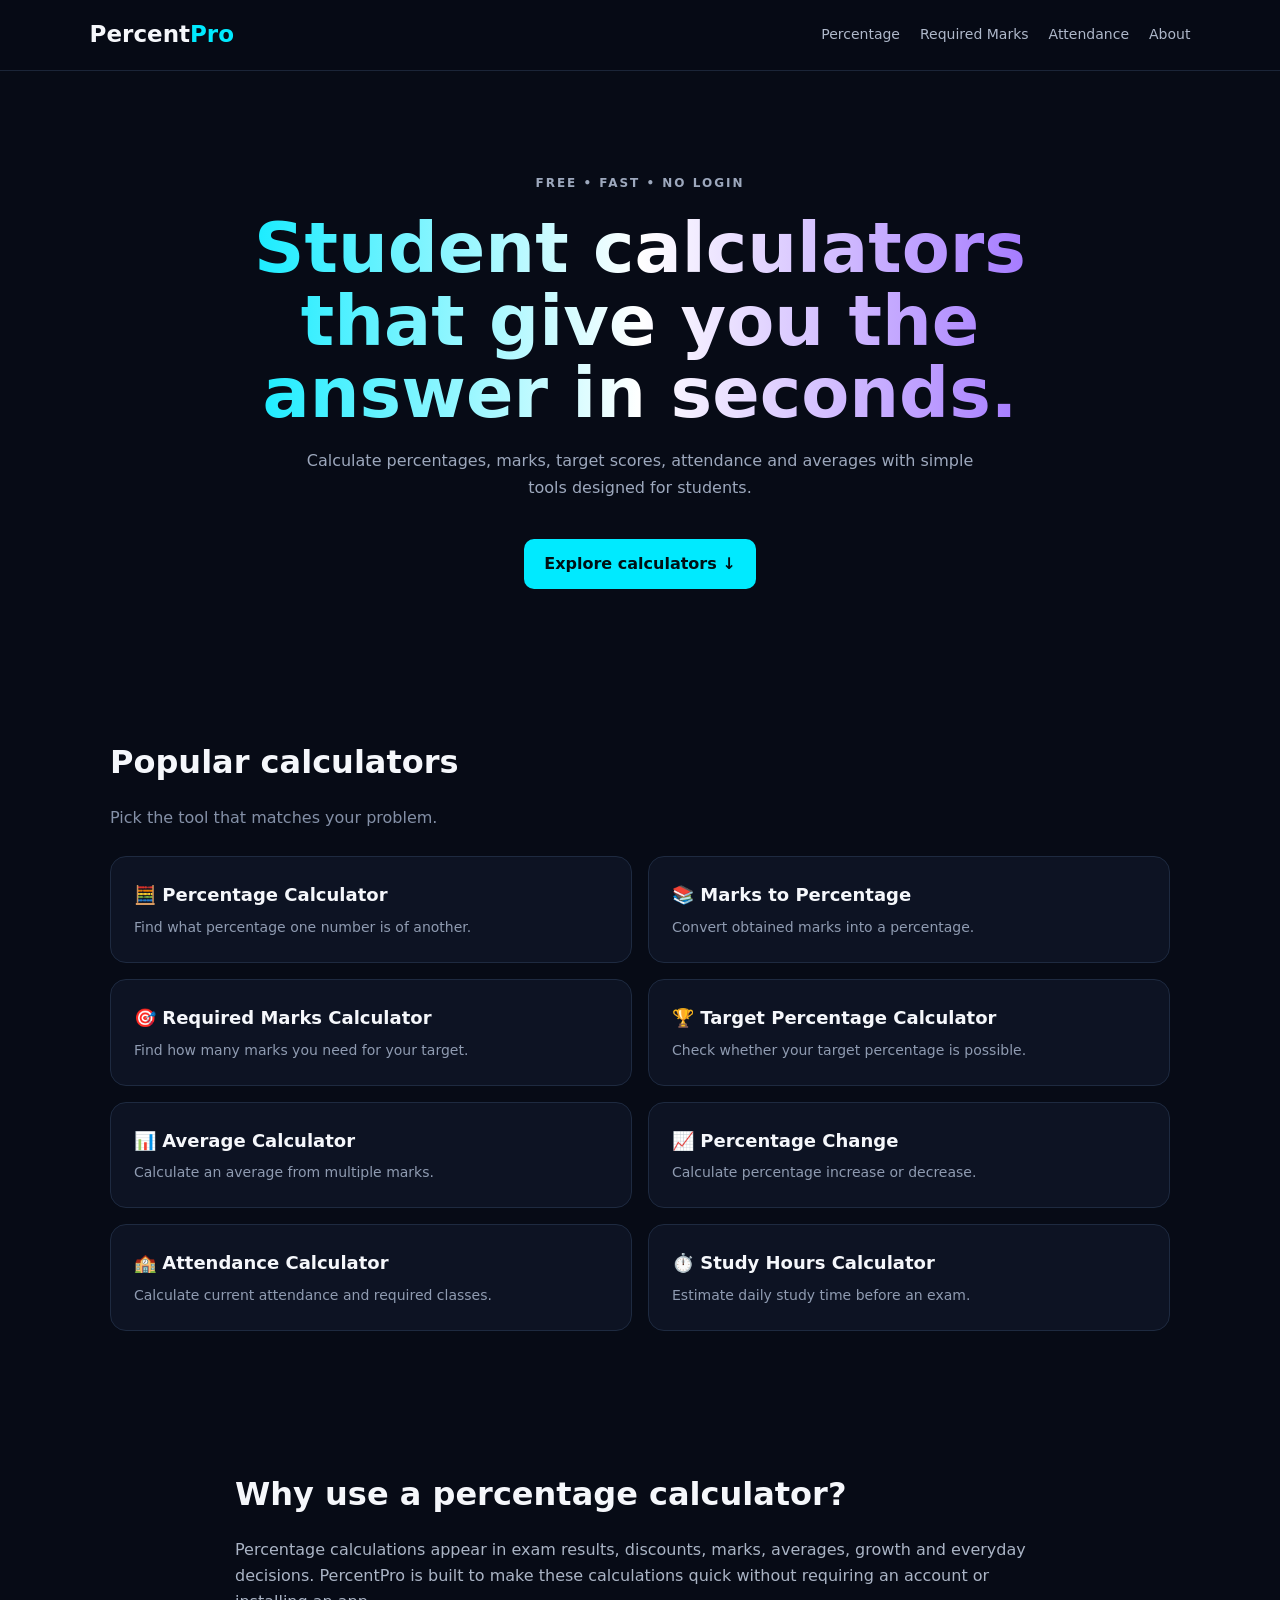
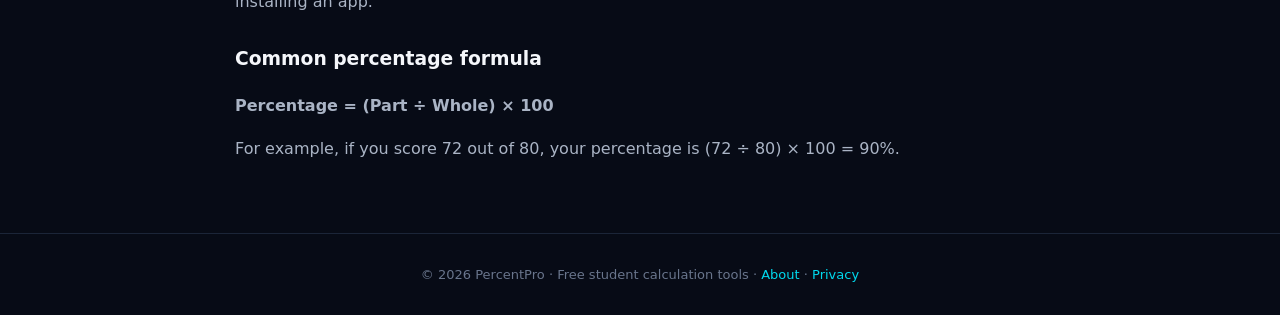
==== index.html @ 9ae5d4e1 "Add files via upload" ====
<!doctype html>
<html lang="en">
<head>
<meta charset="utf-8"><meta name="viewport" content="width=device-width,initial-scale=1">
<title>PercentPro — Free Percentage & Student Calculators</title>
<meta name="description" content="Free percentage, marks, target score, average, attendance and exam calculators for students. Fast, simple and mobile friendly.">
<link rel="canonical" href="https://example.com/">
<link rel="stylesheet" href="style.css">
<script type="application/ld+json">
{"@context":"https://schema.org","@type":"WebSite","name":"PercentPro","url":"https://example.com/","description":"Free student calculators"}
</script>
</head>
<body>
<header class="top"><a class="brand" href="index.html">Percent<span>Pro</span></a><nav><a href="percentage-calculator.html">Percentage</a><a href="required-marks.html">Required Marks</a><a href="attendance-calculator.html">Attendance</a><a href="about.html">About</a></nav></header>
<main>
<section class="hero"><p class="eyebrow">FREE • FAST • NO LOGIN</p><h1>Student calculators that give you the answer in seconds.</h1><p>Calculate percentages, marks, target scores, attendance and averages with simple tools designed for students.</p><a class="btn" href="#tools">Explore calculators ↓</a></section>
<section id="tools" class="section"><h2>Popular calculators</h2><p class="muted">Pick the tool that matches your problem.</p>
<div class="grid">
<a class="card" href="percentage-calculator.html"><b>🧮 Percentage Calculator</b><span>Find what percentage one number is of another.</span></a>
<a class="card" href="marks-percentage.html"><b>📚 Marks to Percentage</b><span>Convert obtained marks into a percentage.</span></a>
<a class="card" href="required-marks.html"><b>🎯 Required Marks Calculator</b><span>Find how many marks you need for your target.</span></a>
<a class="card" href="target-percentage.html"><b>🏆 Target Percentage Calculator</b><span>Check whether your target percentage is possible.</span></a>
<a class="card" href="average-calculator.html"><b>📊 Average Calculator</b><span>Calculate an average from multiple marks.</span></a>
<a class="card" href="percentage-change.html"><b>📈 Percentage Change</b><span>Calculate percentage increase or decrease.</span></a>
<a class="card" href="attendance-calculator.html"><b>🏫 Attendance Calculator</b><span>Calculate current attendance and required classes.</span></a>
<a class="card" href="study-hours.html"><b>⏱️ Study Hours Calculator</b><span>Estimate daily study time before an exam.</span></a>
</div></section>
<section class="section article"><h2>Why use a percentage calculator?</h2><p>Percentage calculations appear in exam results, discounts, marks, averages, growth and everyday decisions. PercentPro is built to make these calculations quick without requiring an account or installing an app.</p><h3>Common percentage formula</h3><p><strong>Percentage = (Part ÷ Whole) × 100</strong></p><p>For example, if you score 72 out of 80, your percentage is (72 ÷ 80) × 100 = 90%.</p></section>
</main>
<footer>© 2026 PercentPro · Free student calculation tools · <a href="about.html">About</a> · <a href="privacy.html">Privacy</a></footer>
</body></html>
---- style.css ----
*{box-sizing:border-box}body{margin:0;background:#070b16;color:#f5f7fb;font:16px/1.65 system-ui,-apple-system,Segoe UI,Arial,sans-serif}a{color:inherit}.top{position:sticky;top:0;z-index:5;display:flex;justify-content:space-between;align-items:center;padding:16px 7%;background:rgba(7,11,22,.9);backdrop-filter:blur(14px);border-bottom:1px solid #1b2538}.brand{text-decoration:none;font-weight:900;font-size:23px}.brand span{color:#00eaff}.top nav{display:flex;gap:20px}.top nav a{text-decoration:none;color:#aeb8ca;font-size:14px}.top nav a:hover{color:#00eaff}.hero{max-width:900px;margin:auto;text-align:center;padding:85px 20px 65px}.eyebrow{color:#00eaff;font-size:12px;letter-spacing:2px;font-weight:800}.hero h1{font-size:clamp(38px,7vw,70px);line-height:1.04;margin:15px 0;background:linear-gradient(90deg,#00eaff,#fff,#9b6cff);-webkit-background-clip:text;color:transparent}.hero p{color:#9da8bd;max-width:680px;margin:18px auto}.btn{display:inline-block;margin-top:20px;padding:12px 20px;border-radius:10px;background:#00eaff;color:#001014;text-decoration:none;font-weight:800}.section{max-width:1100px;margin:auto;padding:55px 20px}.section h2{font-size:32px;margin-bottom:4px}.muted{color:#8490a7}.grid{display:grid;grid-template-columns:repeat(2,1fr);gap:16px;margin-top:25px}.card{display:block;text-decoration:none;padding:23px;border:1px solid #1e2a40;background:#0d1323;border-radius:16px;transition:.2s}.card:hover{transform:translateY(-3px);border-color:#00a9bd}.card b{display:block;font-size:18px;margin-bottom:6px}.card span{display:block;color:#8f9bb1;font-size:14px}.article{max-width:850px}.article p{color:#aab4c5}.article h3{margin-top:28px}footer{border-top:1px solid #1b2538;padding:30px;text-align:center;color:#69758c;font-size:13px}footer a{color:#00d9ee;text-decoration:none}@media(max-width:700px){.top nav{display:none}.grid{grid-template-columns:1fr}.hero{padding-top:55px}}
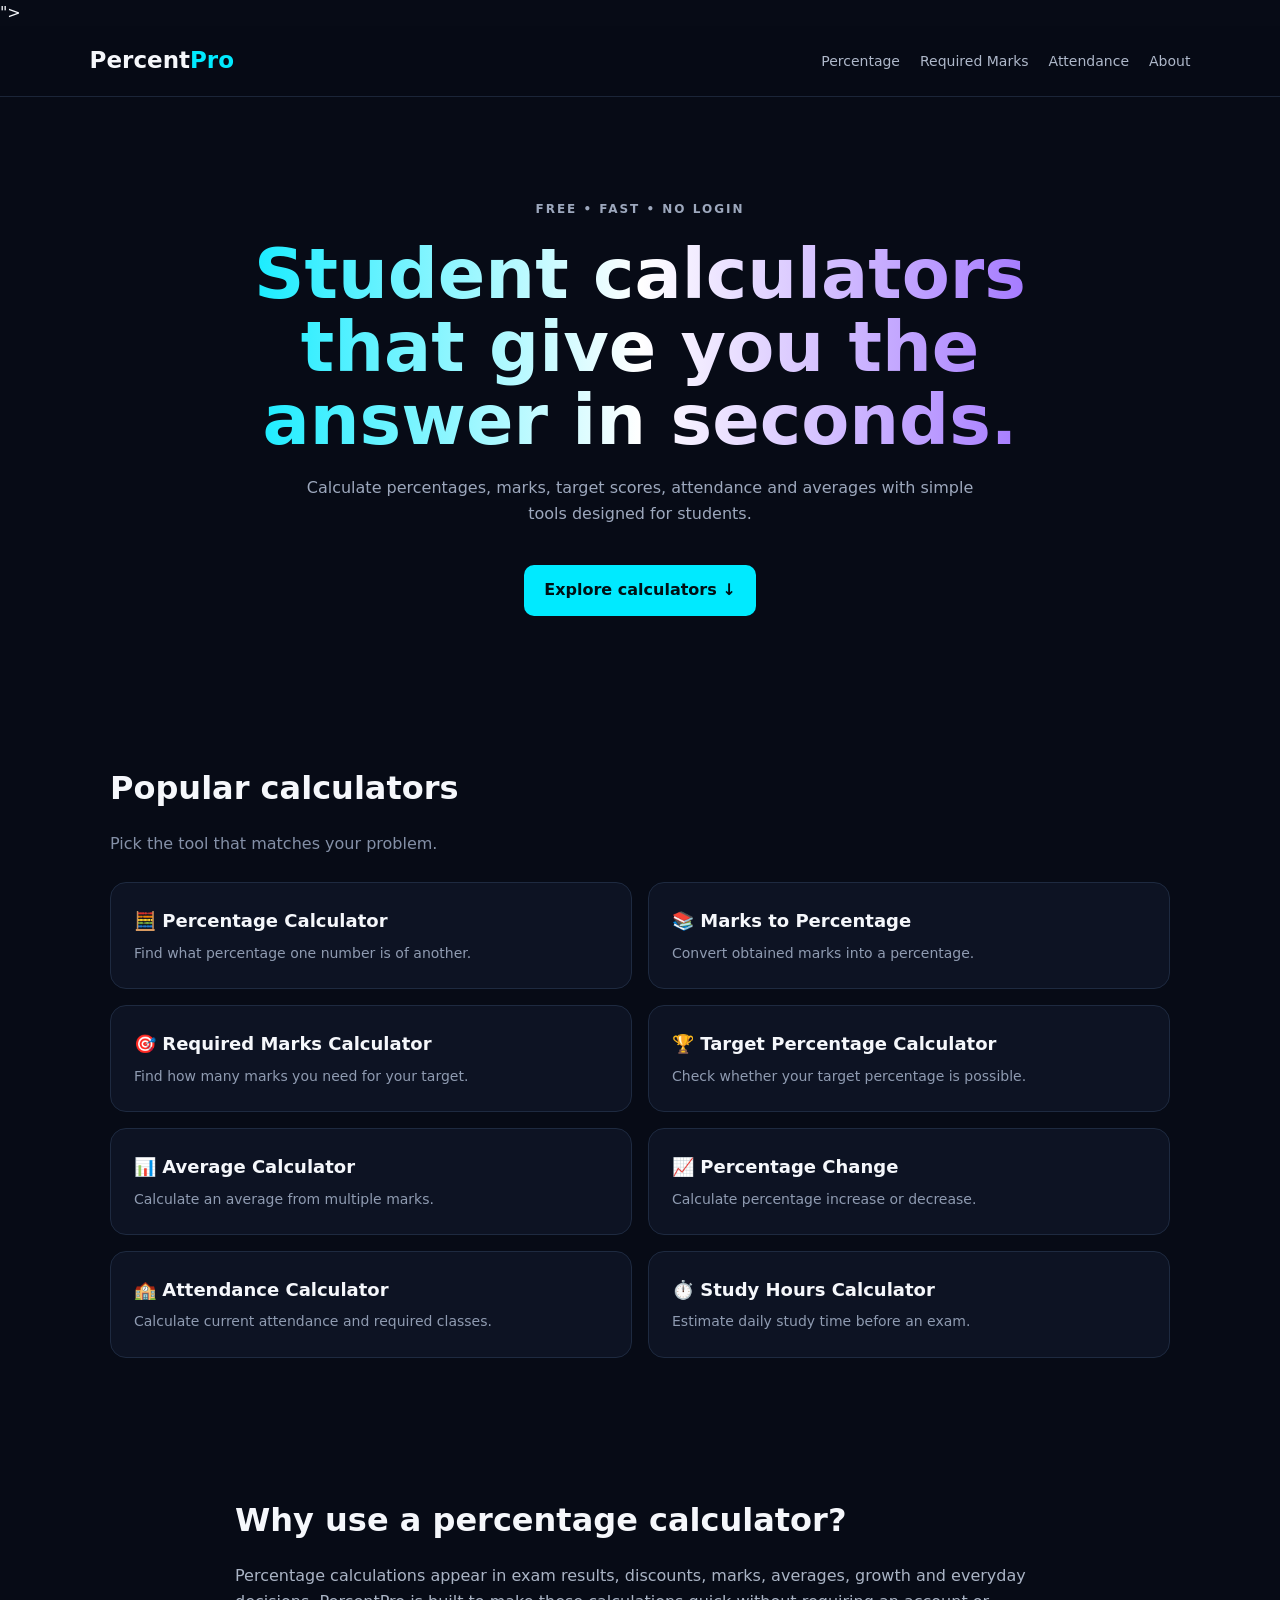
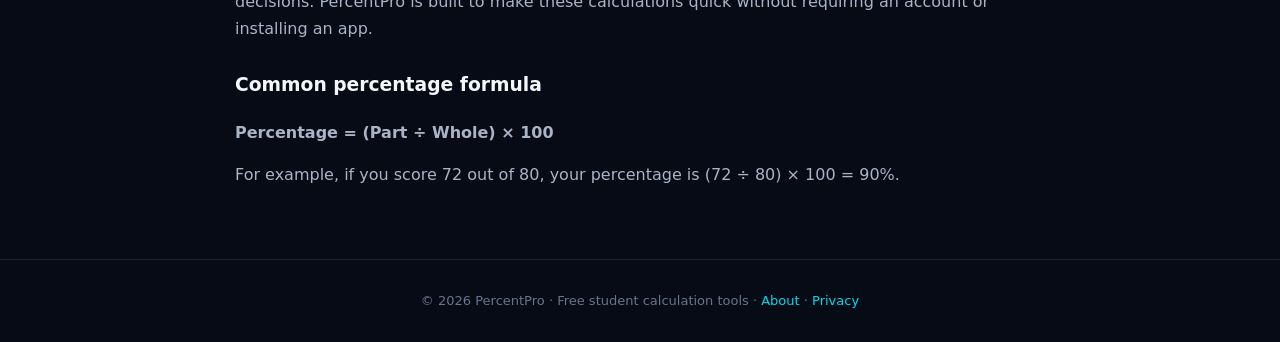
==== commit 501cf07a: "Add Google site verification meta tag Added Google site verification meta tag for SEO." ====
--- a/index.html
+++ b/index.html
@@ -1,6 +1,8 @@
 <!doctype html>
 <html lang="en">
 <head>
+  <meta name="google-site-verification" content="<meta name="google-site-verification" content="3GQxwDqRpQmnpxYJM6TYLFbGO4R2MoaezAkY3rEPxrk" />">
+
 <meta charset="utf-8"><meta name="viewport" content="width=device-width,initial-scale=1">
 <title>PercentPro — Free Percentage & Student Calculators</title>
 <meta name="description" content="Free percentage, marks, target score, average, attendance and exam calculators for students. Fast, simple and mobile friendly.">
@@ -28,4 +30,4 @@
 <section class="section article"><h2>Why use a percentage calculator?</h2><p>Percentage calculations appear in exam results, discounts, marks, averages, growth and everyday decisions. PercentPro is built to make these calculations quick without requiring an account or installing an app.</p><h3>Common percentage formula</h3><p><strong>Percentage = (Part ÷ Whole) × 100</strong></p><p>For example, if you score 72 out of 80, your percentage is (72 ÷ 80) × 100 = 90%.</p></section>
 </main>
 <footer>© 2026 PercentPro · Free student calculation tools · <a href="about.html">About</a> · <a href="privacy.html">Privacy</a></footer>
-</body></html>+</body></html>
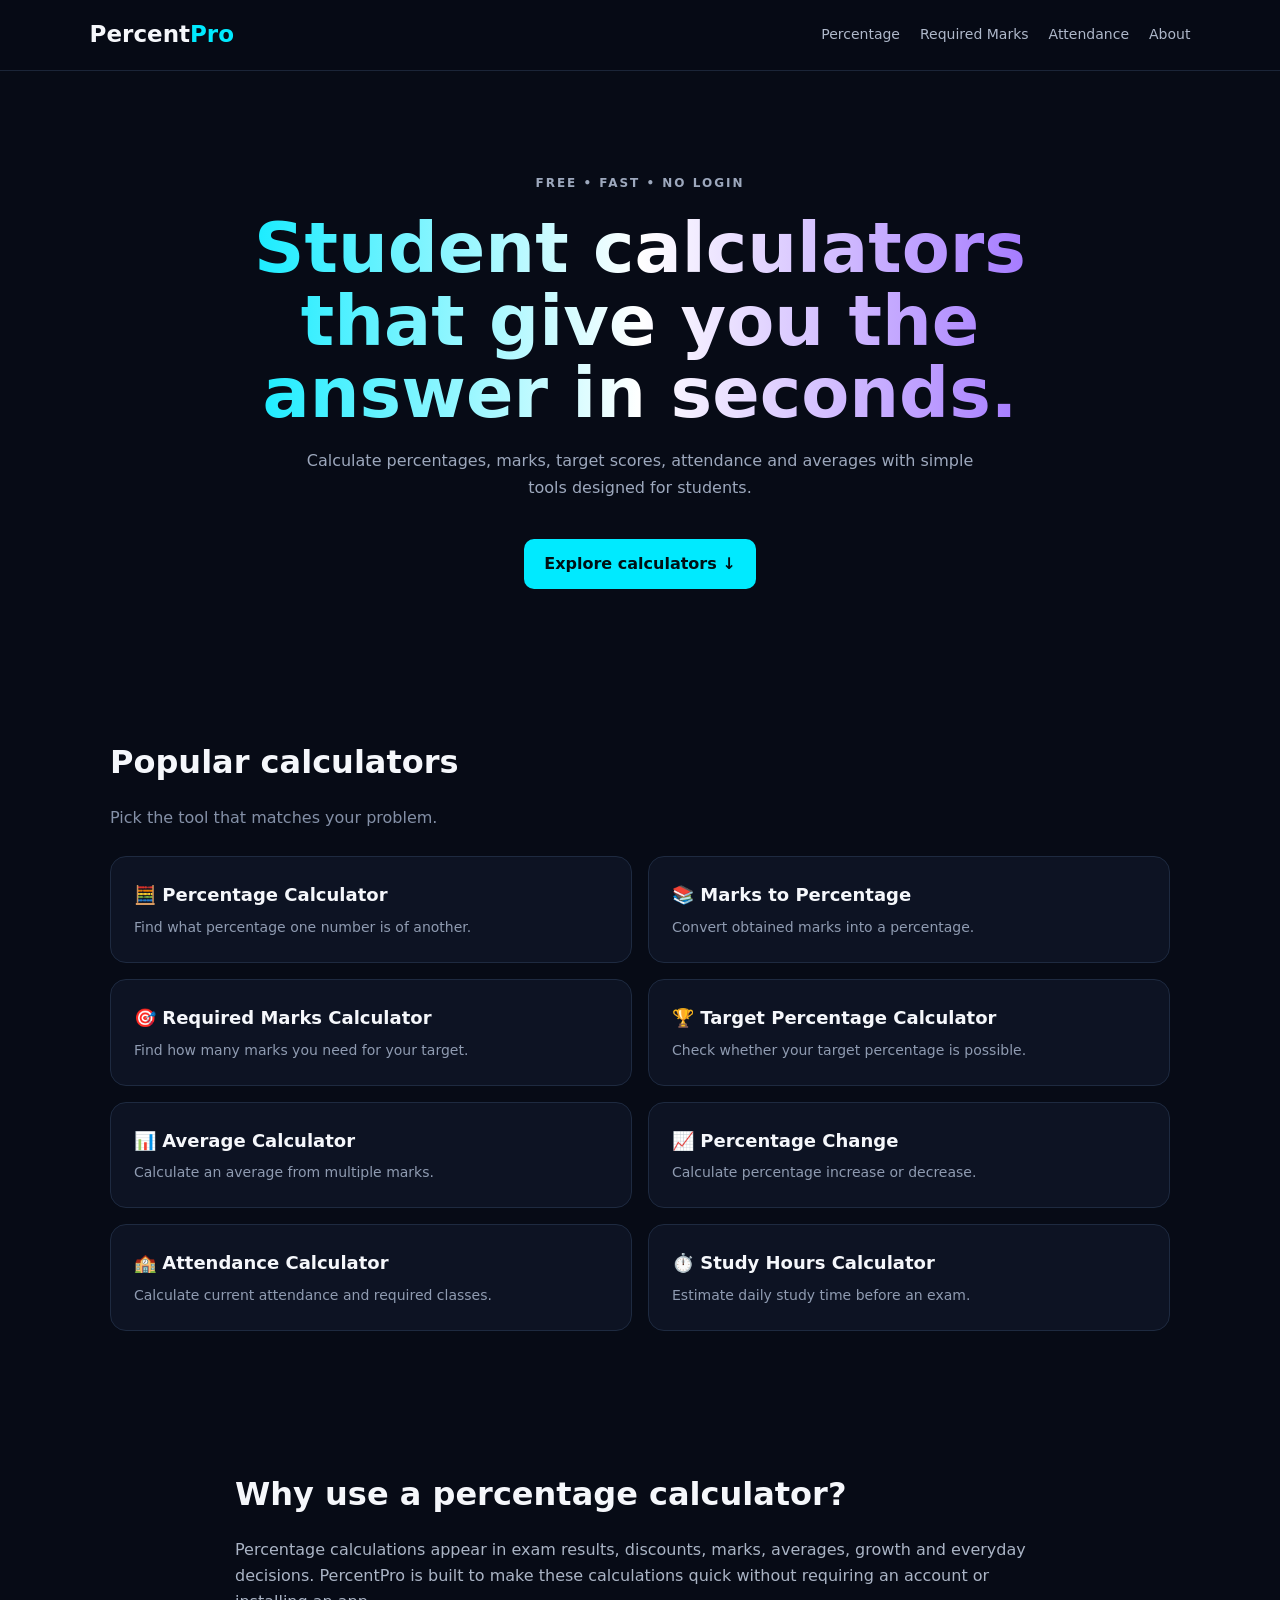
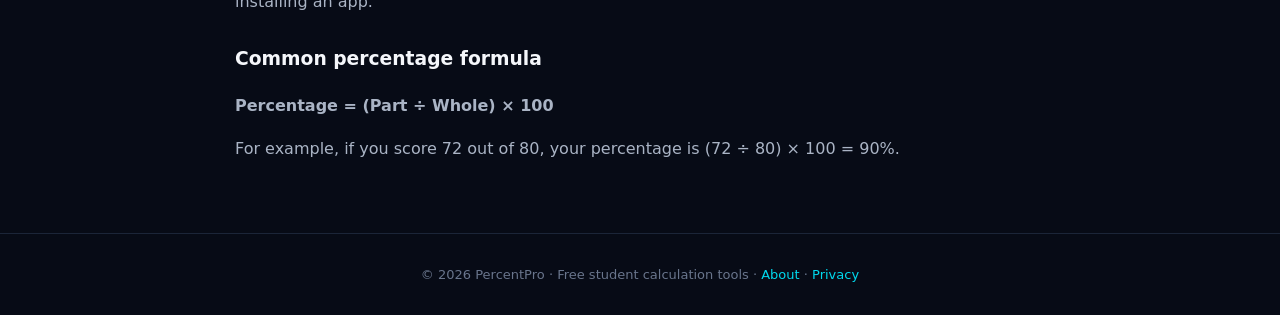
==== commit 8ed28059: "Fix duplicate head tag and update meta verification Removed duplicate head tag and cleaned up meta t" ====
--- a/index.html
+++ b/index.html
@@ -1,8 +1,8 @@
 <!doctype html>
 <html lang="en">
 <head>
-  <meta name="google-site-verification" content="<meta name="google-site-verification" content="3GQxwDqRpQmnpxYJM6TYLFbGO4R2MoaezAkY3rEPxrk" />">
-
+    <meta name="google-site-verification" content="3GQxwDqRpQmnpxYJM6TYLFbGO4R2MoaezAkY3rEPxrk" />
+    <title>PercentPro</title>
 <meta charset="utf-8"><meta name="viewport" content="width=device-width,initial-scale=1">
 <title>PercentPro — Free Percentage & Student Calculators</title>
 <meta name="description" content="Free percentage, marks, target score, average, attendance and exam calculators for students. Fast, simple and mobile friendly.">
